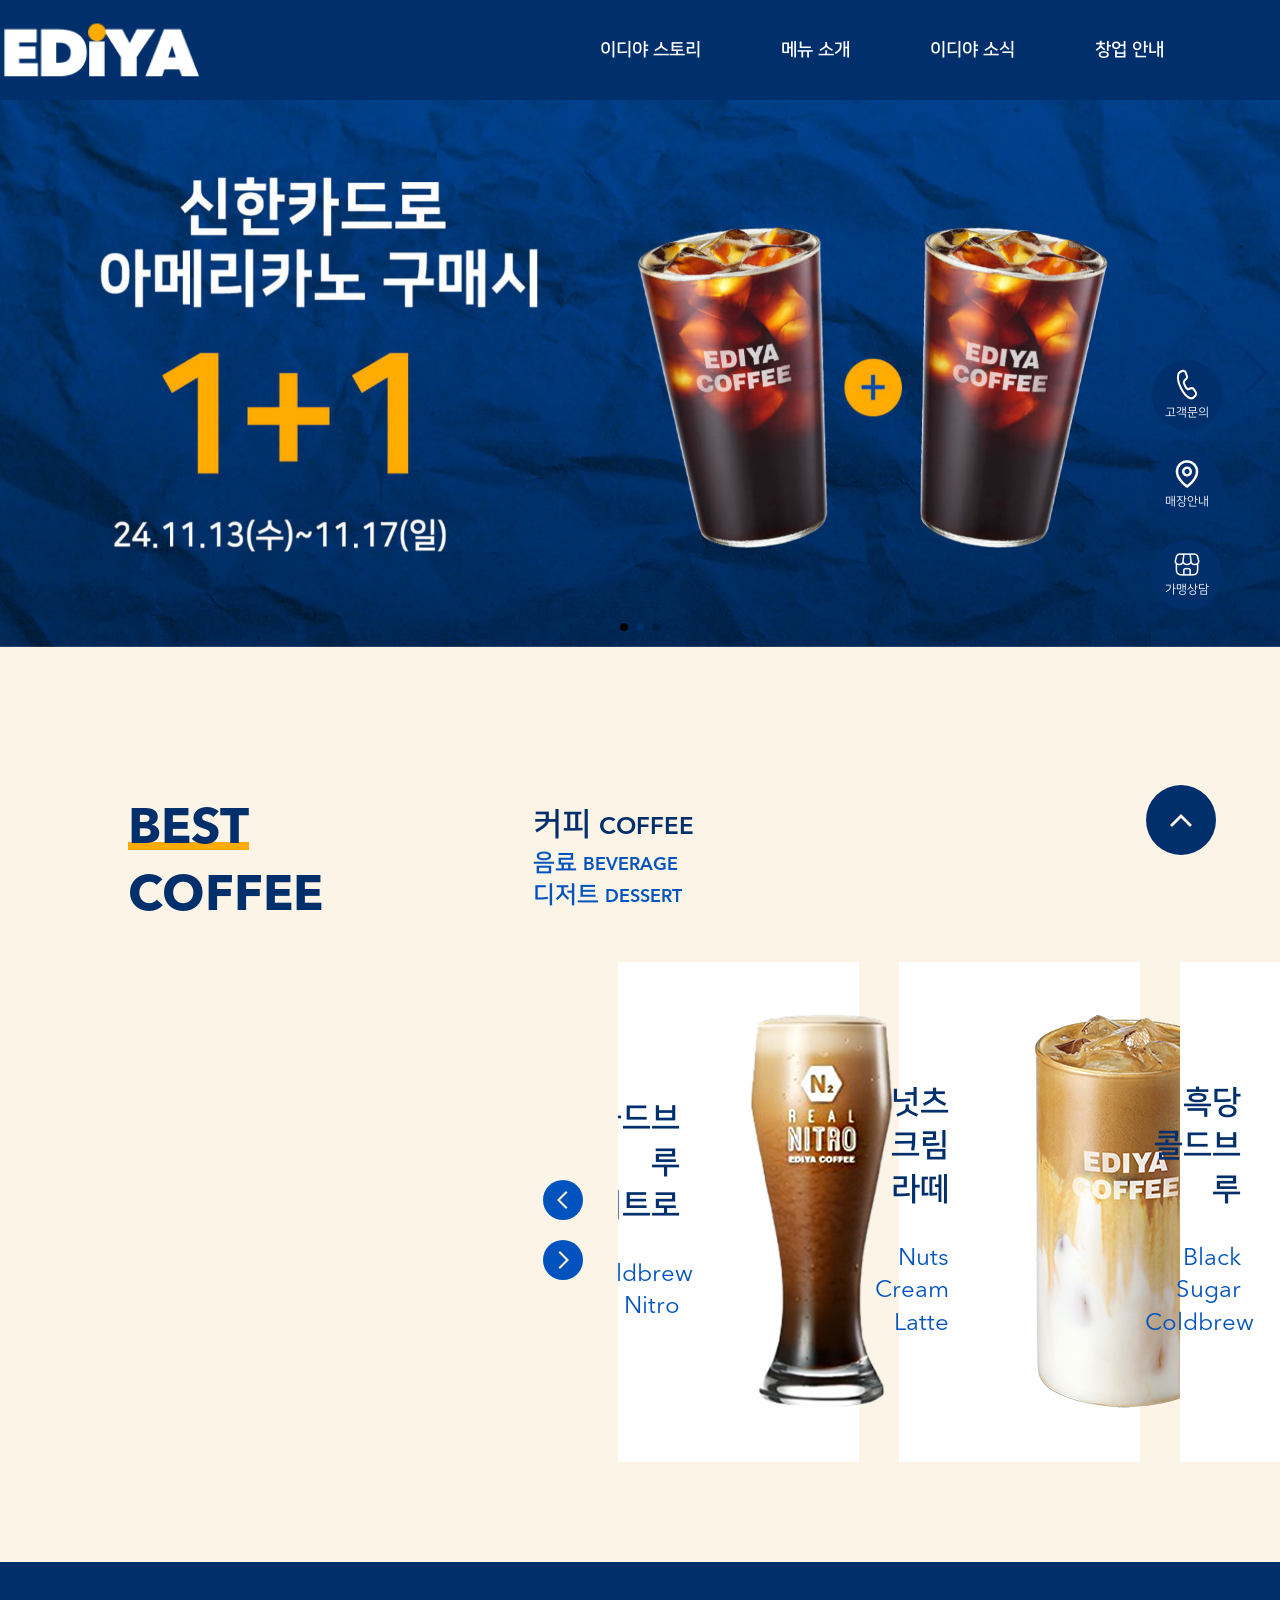
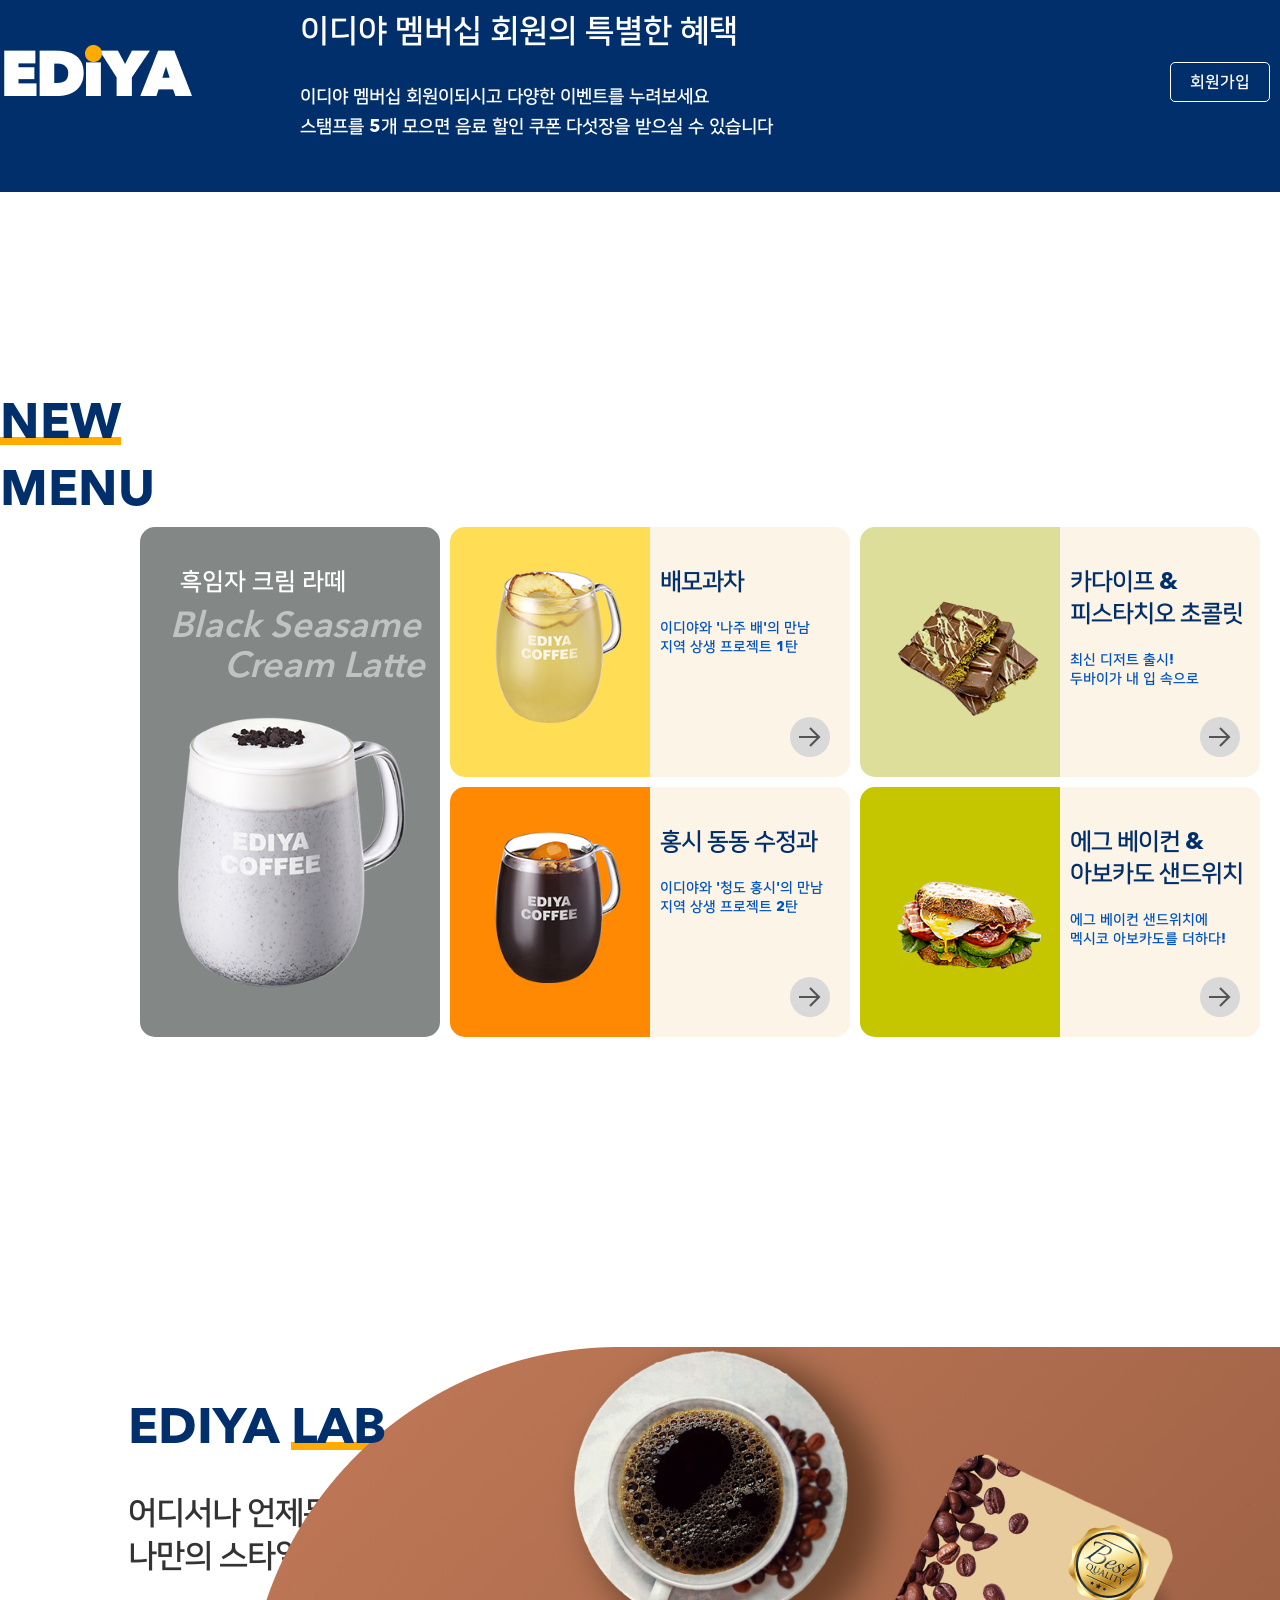
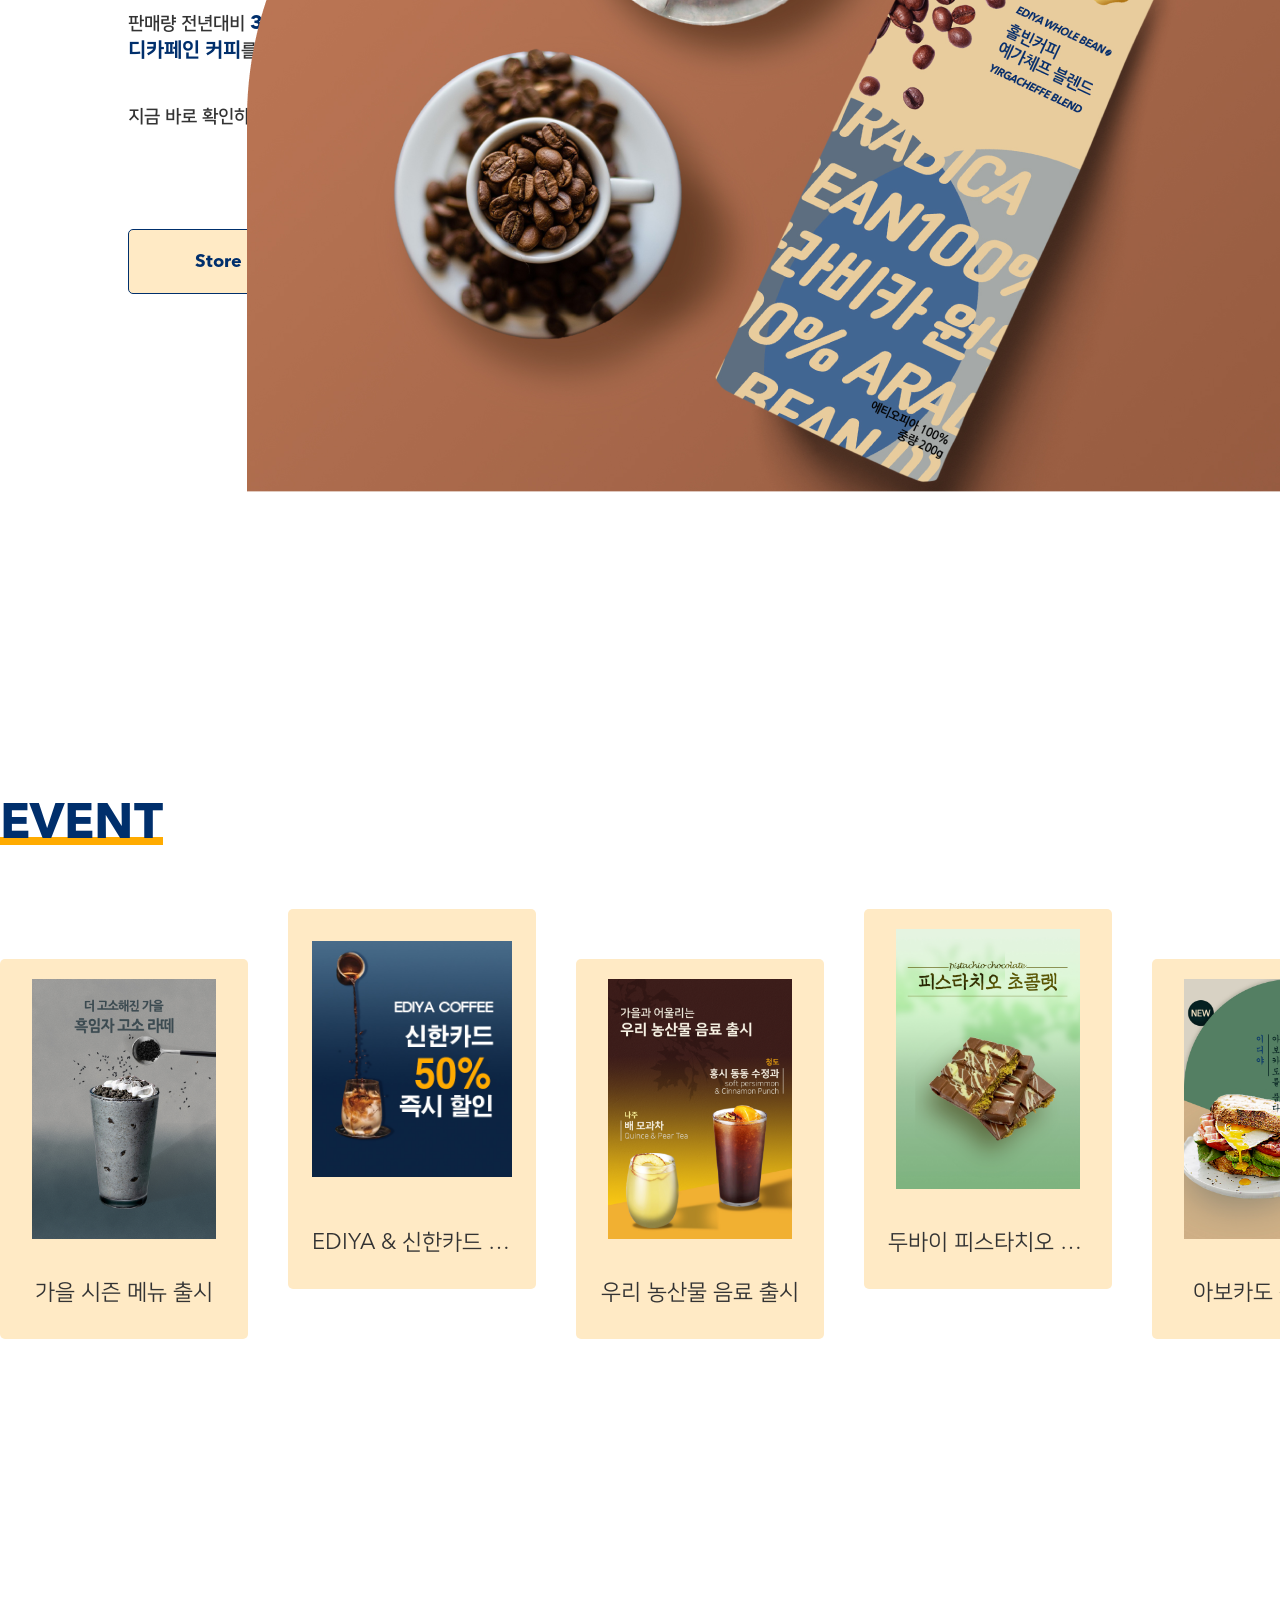
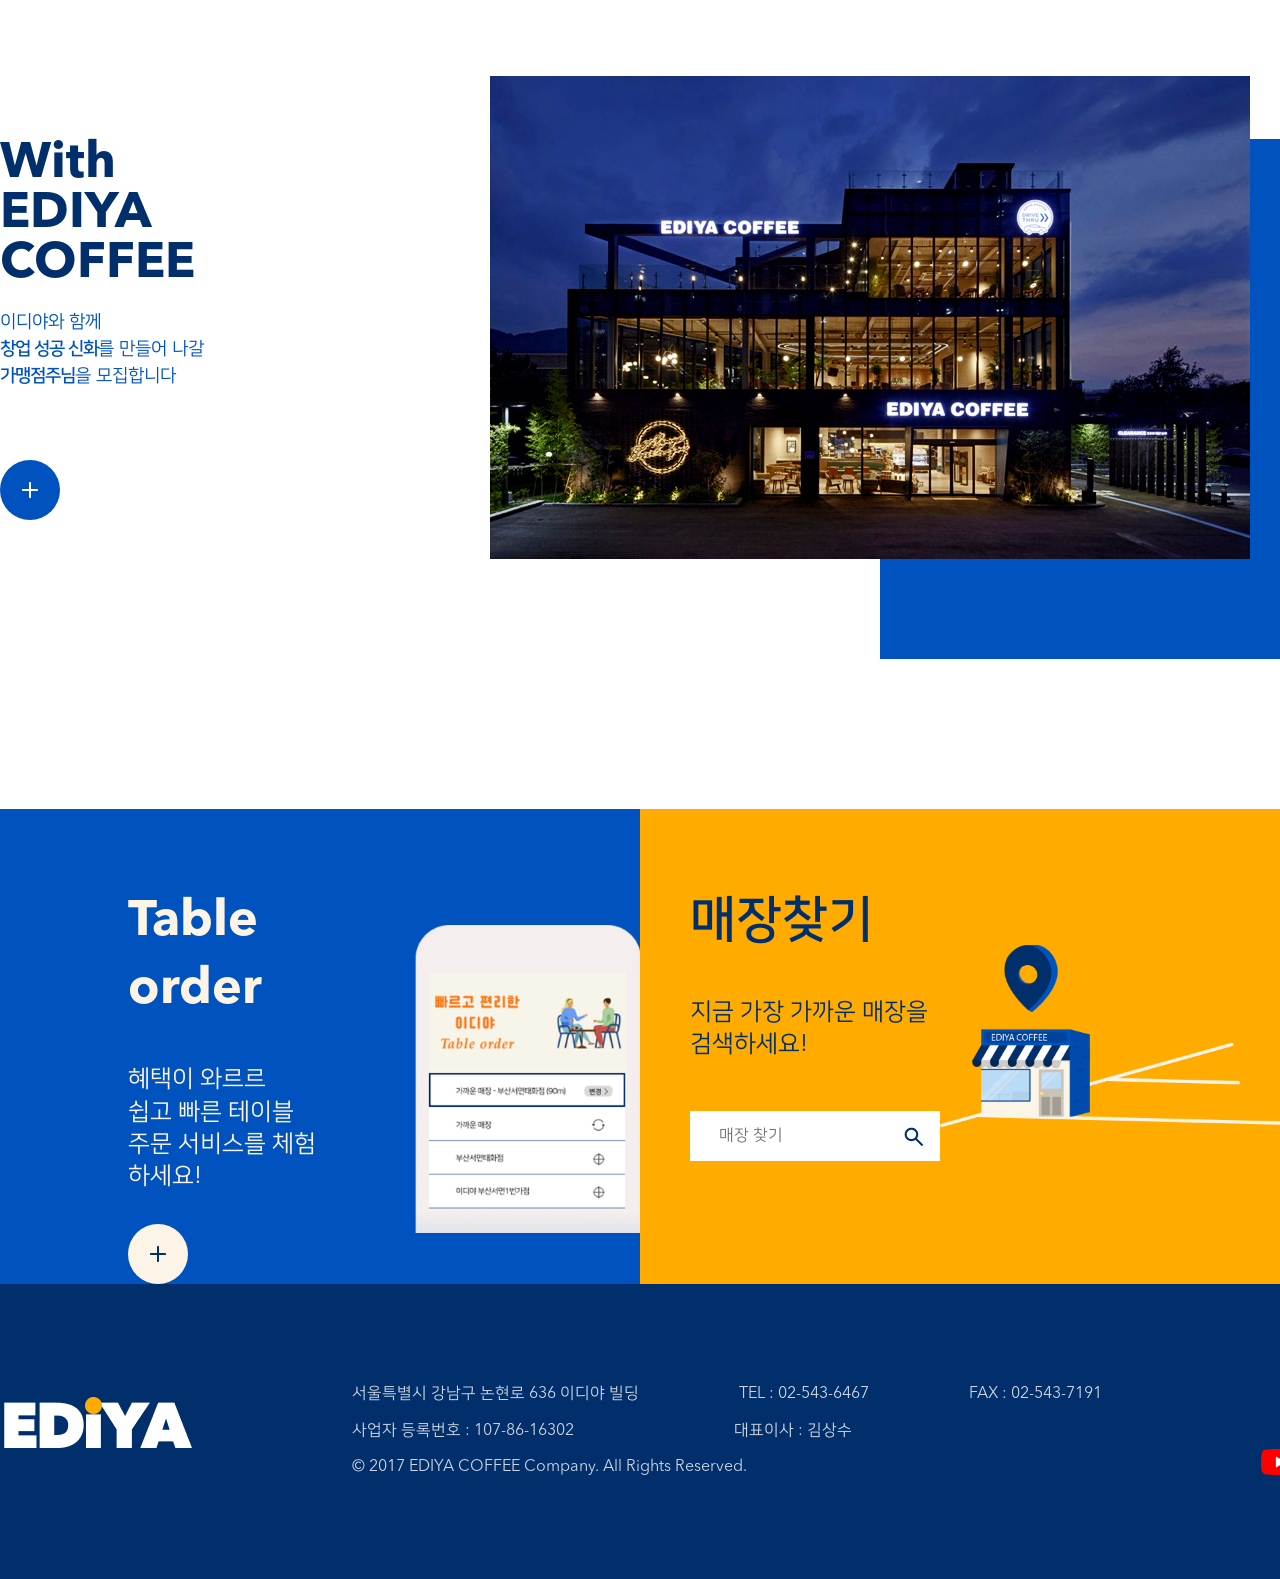
==== index.html @ 66902cfd "Add files via upload" ====
<!DOCTYPE html>
<html lang="en">

<head>
    <meta charset="UTF-8">
    <meta name="viewport" content="width=device-width, initial-scale=1.0">
    <title>EDIYA COFFEE</title>
    <link rel="stylesheet" href="css/font.css">
    <link rel="stylesheet" href="css/reset.css">
    <link rel="stylesheet" href="css/swiper-bundle.min.css">
    <link rel="stylesheet" href="css/common.css">
    <link rel="stylesheet" href="css/main.css">
    <script defer src="js/jquery-3.7.1.min.js"></script>
    <script defer src="js/swiper-bundle.min.js"></script>
    <script defer src="js/common.js"></script>
    <script defer src="js/main.js"></script>
</head>

<body>
    <div id="wrap">
        <header>
            <div class="inner">
                <h1><a href="#"><img src="img/logo.png" alt="이디야"></a></h1>
                <nav>
                    <ul class="gnb">

                        <li><a href="#">이디야 스토리</a>
                            <ul class="depth2">
                                <li><a href="sub/sub_brandstory.html">이디야 이야기</a></li>
                                <li><a href="#">이디야 스토어</a></li>
                                <li><a href="#">이디야 랩</a></li>
                            </ul>
                        </li>
                        <li><a href="#">메뉴 소개</a>
                            <ul class="depth2">
                                <li><a href="#">커피</a></li>
                                <li><a href="#">음료</a></li>
                                <li><a href="#">디저트</a></li>
                                <li><a href="#">MD</a></li>
                            </ul>
                        </li>
                        <li><a href="#">이디야 소식</a>
                            <ul class="depth2">
                                <li><a href="#">공지사항</a></li>
                                <li><a href="#">이벤트</a></li>
                                <li><a href="#">이디야 멤버스</a></li>
                            </ul>
                        </li>
                        <li><a href="#">창업 안내</a>
                            <ul class="depth2">
                                <li><a href="#">가맹점 개설 안내</a></li>
                                <li><a href="#">창업 상담 신청</a></li>
                            </ul>
                        </li>
                    </ul>
                </nav>

                <a href="#" class="utill">로그인</a>
            </div><!-- .inner -->
        </header>


        <!--main-->
        <div id="main">
            <!--main-visual-->
            <section id="main-visual">
                <div class="swiper mv">
                    <ul class="swiper-wrapper">
                        <li class="swiper-slide">
                            <img src="img/mainvisual1.png" alt="더 고소해진 가을로 돌아왔다 ">
                        </li>
                        <li class="swiper-slide">
                            <img src="img/mainvisual2.png" alt="신한카드로 아메리카노 구매시 1+1 24년 11월 14일수요일부터 17일 일요일까지">
                        </li>
                        <li class="swiper-slide">
                            <img src="img/mainvisual3.png" alt="이디야의 기술력이 녹아있는 아메리카노 라떼 이디야와 함께라면 당신의 공간은 카페가 됩니다">
                        </li>
                    </ul>
                    <div class="swiper-button-next"></div>
                    <div class="swiper-button-prev"></div>
                    <div class="swiper-pagination"></div>
                </div><!-- .mv -->
            </section><!--#main-visual-->


            <!--best-coffee-->
            <section id="best-coffee">
                <h2><span><em>best</em></span><br> coffee</h2>
                <div class="tab">
                    <div class="tab-btn">
                        <ul>
                            <li>커피 <span>coffee</span></li>
                            <li>음료 <span>beverage</span></li>
                            <li>디저트 <span>dessert</span></li>
                        </ul>
                    </div><!-- .tab-btn -->

                    <div class="tab-cont">
                        <ul>
                            <li class="cont sw1">
                                <div class="swiper tab-inside">
                                    <ul class="swiper-wrapper">
                                        <li class="swiper-slide inside">
                                            <div class="inside-txt">
                                                <h3>콜드브루 <br>니트로</h3>
                                                <p>Coldbrew <br>Nitro</p>
                                            </div>
                                            <div class="inside-img">
                                                <img src="img/best_coffee_coffee1.png" alt="콜드브루 니트로">
                                            </div>

                                        </li>
                                        <li class="swiper-slide inside">
                                            <div class="inside-txt">
                                                <h3>넛츠<br>크림 라떼</h3>
                                                <p>Nuts <br>Cream Latte</p>
                                            </div>
                                            <div class="inside-img">
                                                <img src="img/best_coffee_coffee2.png" alt="콜드브루 니트로">
                                            </div>
                                        </li>
                                        <li class="swiper-slide inside">
                                            <div class="inside-txt">
                                                <h3>흑당 <br>콜드브루</h3>
                                                <p>Black Sugar <br>Coldbrew</p>
                                            </div>
                                            <div class="inside-img">
                                                <img src="img/best_coffee_coffee3.png" alt="콜드브루 니트로">
                                            </div>
                                        </li>
                                        <li class="swiper-slide inside">
                                            <div class="inside-txt">
                                                <h3>민트 <br>모카</h3>
                                                <p>Mint <br>Mocha</p>
                                            </div>
                                            <div class="inside-img">
                                                <img src="img/best_coffee_coffee4.png" alt="콜드브루 니트로">
                                            </div>
                                        </li>
                                        <li class="swiper-slide inside">
                                            <div class="inside-txt">
                                                <h3>연유 <br>카페라떼</h3>
                                                <p>Condensed Milk <br>Cafe Latte</p>
                                            </div>
                                            <div class="inside-img">
                                                <img src="img/best_coffee_coffee5.png" alt="콜드브루 니트로">
                                            </div>
                                        </li>
                                    </ul>
                                </div>
                                <div class="bestmenu_btn">
                                    <div class="swiper-button-next arrow next"></div>
                                    <div class="swiper-button-prev arrow prev"></div>
                                </div>
                            </li>
                            <li class="cont sw2">
                                <div class="swiper tab-inside">
                                    <ul class="swiper-wrapper">
                                        <li class="swiper-slide inside">
                                            <div class="inside-txt">
                                                <h3>꿀복숭아 <br>플랫치노</h3>
                                                <p>Peach <br>Flatccino</p>
                                            </div>
                                            <div class="inside-img">
                                                <img src="img/best_coffee_beverage1.png" alt="콜드브루 니트로">
                                            </div>

                                        </li>
                                        <li class="swiper-slide inside">
                                            <div class="inside-txt">
                                                <h3>녹차 <br>라떼</h3>
                                                <p>Green Tea <br>Latte</p>
                                            </div>
                                            <div class="inside-img">
                                                <img src="img/best_coffee_beverage2.png" alt="콜드브루 니트로">
                                            </div>

                                        </li>
                                        <li class="swiper-slide inside">
                                            <div class="inside-txt">
                                                <h3>아망추</h3>
                                                <p>Peach Iced Tea <br>with Mango</p>
                                            </div>
                                            <div class="inside-img">
                                                <img src="img/best_coffee_beverage3.png" alt="콜드브루 니트로">
                                            </div>

                                        </li>
                                        <li class="swiper-slide inside">
                                            <div class="inside-txt">
                                                <h3>초콜릿</h3>
                                                <p>Chocolate</p>
                                            </div>
                                            <div class="inside-img">
                                                <img src="img/best_coffee_beverage4.png" alt="콜드브루 니트로">
                                            </div>

                                        </li>
                                        <li class="swiper-slide inside">
                                            <div class="inside-txt">
                                                <h3>유자 <br>피나 콜라다</h3>
                                                <p>Citron <br>Pina Colada</p>
                                            </div>
                                            <div class="inside-img">
                                                <img src="img/best_coffee_beverage5.png" alt="콜드브루 니트로">
                                            </div>

                                        </li>
                                    </ul>
                                </div>
                                <div class="bestmenu_btn">
                                    <div class="swiper-button-next arrow next"></div>
                                    <div class="swiper-button-prev arrow prev"></div>
                                </div>
                            </li>
                            <li class="cont sw3">
                                <div class="swiper tab-inside">
                                    <ul class="swiper-wrapper">
                                        <li class="swiper-slide inside dessert">
                                            <div class="inside-txt">
                                                <h3>메이플 넛 <br>브레드</h3>
                                                <p>Maple Nut <br>Bread</p>
                                            </div>
                                            <div class="inside-img">
                                                <img src="img/best_coffee_dessert1.png" alt="콜드브루 니트로">
                                            </div>

                                        </li>
                                        <li class="swiper-slide inside dessert">
                                            <div class="inside-txt">
                                                <h3>떠먹는 <br>티라미수</h3>
                                                <p>Spoon up <br>Tiramisu</p>
                                            </div>
                                            <div class="inside-img">
                                                <img src="img/best_coffee_dessert2.png" alt="콜드브루 니트로">
                                            </div>

                                        </li>
                                        <li class="swiper-slide inside dessert">
                                            <div class="inside-txt">
                                                <h3>청크초코칩 <br>크루키</h3>
                                                <p>Chunk Chocolate Chips <br>Crookie</p>
                                            </div>
                                            <div class="inside-img">
                                                <img src="img/best_coffee_dessert3.png" alt="콜드브루 니트로">
                                            </div>

                                        </li>
                                        <li class="swiper-slide inside dessert">
                                            <div class="inside-txt">
                                                <h3>크로크 <br>무슈</h3>
                                                <p>Croque <br>Monsieur</p>
                                            </div>
                                            <div class="inside-img"> <img src="img/best_coffee_dessert4.png"
                                                    alt="콜드브루 니트로">

                                            </div>
                                        </li>
                                        <li class="swiper-slide inside dessert">
                                            <div class="inside-txt">
                                                <h3>초코 티라미수 <br>케이크</h3>
                                                <p>Choco Tiramisu <br>Cake</p>
                                            </div>
                                            <div class="inside-img">
                                                <img src="img/best_coffee_dessert5.png" alt="콜드브루 니트로">
                                            </div>

                                        </li>
                                    </ul>
                                </div>
                                <div class="bestmenu_btn">
                                    <div class="swiper-button-next arrow next"></div>
                                    <div class="swiper-button-prev arrow prev"></div>
                                </div>
                            </li>
                        </ul>

                    </div><!-- .tab-cont -->

                </div><!-- .tab -->

            </section><!--#best-coffee-->

            <!-- membership -->
            <section id="membership">
                <div class="inner">
                    <h4><img src="img/logo.png" alt="이디야"></h4>
                    <dl class="membership-txt">
                        <dt>이디야 멤버십 회원의 특별한 혜택</dt>
                        <dd>이디야 멤버십 회원이되시고 다양한 이벤트를 누려보세요</dd>
                        <dd>스탬프를 5개 모으면 음료 할인 쿠폰 다섯장을 받으실 수 있습니다</dd>
                    </dl>
                    <ul class="membership-btn">
                        <li><a href="#">회원가입</a></li>
                        <li><a href="#">로그인</a></li>
                    </ul>
                </div><!-- .inner -->
            </section><!-- .membership -->


            <section id="new-menu">
                <div class="inner">
                    <h2><span><em>new</em></span><br>menu</h2>
                    <ul class="menu">
                        <li>
                            <div class="menu-txt">
                                <h5>흑임자 크림 라떼</h5>
                                <p>Black Seasame <span>Cream Latte</span></p>
                            </div>
                            <img src="img/new_menu1.png" alt="흑임자 그림 라떼" class="menu-img-latte">
                        </li>
                        <li>
                            <div class="menu-detail">
                                <div class="menu-img first">
                                    <img src="img/new_menu2.png" alt="배 모과차">
                                </div>
                                <dl>
                                    <dt>배모과차</dt>
                                    <dd>이디야와 '나주 배'의 만남 <br>지역 상생 프로젝트 1탄</dd>
                                    <dd><a href="#">더보기</a></dd>
                                </dl>
                            </div>
                            <div class="menu-detail">
                                <div class="menu-img second">
                                    <img src="img/new_menu3.png" alt="홍시 동동 수정과">
                                </div>
                                <dl>
                                    <dt>홍시 동동 수정과</dt>
                                    <dd>이디야와 '청도 홍시'의 만남 <br>지역 상생 프로젝트 2탄</dd>
                                    <dd><a href="#">더보기</a></dd>
                                </dl>
                            </div>
                        </li>
                        <li>
                            <div class="menu-detail">
                                <div class="menu-img third">
                                    <img src="img/new_menu4.png" alt="카다이프 & 피스타치오 초콜릿">
                                </div>
                                <dl>
                                    <dt>카다이프 & <br>피스타치오 초콜릿</dt>
                                    <dd>최신 디저트 출시! <br>두바이가 내 입 속으로</dd>
                                    <dd><a href="#">더보기</a></dd>
                                </dl>
                            </div>
                            <div class="menu-detail">
                                <div class="menu-img forth">
                                    <img src="img/new_menu5.png" alt="에그 베이컨 & 아보카도 샌드위치">
                                </div>
                                <dl>
                                    <dt>에그 베이컨 & <br>아보카도 샌드위치</dt>
                                    <dd>에그 베이컨 샌드위치에<br>멕시코 아보카도를 더하다!</dd>
                                    <dd><a href="#">더보기</a></dd>
                                </dl>
                            </div>
                        </li>
                    </ul>
                </div><!-- .inner -->
            </section><!-- #new-menu -->

            <section id="lab">
                <div class="lab-txt">
                    <h2>ediya <span><em>lab</em></span></h2>
                    <p>어디서나 언제든지 <br>
                        나만의 스타일로 즐기는 힐링타임</p>
                    <p>판매량 전년대비 <span>30% 증가</span>한 남녀노소 즐기는 <br>
                        <span>디카페인 커피</span>를 이제 집에서도 즐기실 수 있습니다.
                    </p>
                    <p>지금 바로 확인하세요!</p>
                    <a href="#">Store 입장하기</a>
                </div><!-- .lab-txt -->
                <div class="lab-img">
                    <img src="img/Ediya_lab.png" alt="홀커피 예가체프 블렌드 이미지">
                </div><!-- .lab-img -->
            </section><!-- #lab -->

            <section id="event">
                <div class="inner">
                    <h2><span><em>event</em></span></h2>
                    <ul>
                        <li><a href="#">
                                <div class="event-img first">이벤트 이미지</div>
                                <div class="event-txt">
                                    <p>가을 시즌 메뉴 출시</p>
                                </div>
                            </a></li>
                        <li><a href="#">
                                <div class="event-img second">이벤트 이미지</div>
                                <div class="event-txt">
                                    <p>EDIYA & 신한카드 즉시 할인 이벤트</p>
                                </div>
                            </a></li>

                        <li><a href="#">
                                <div class="event-img third">이벤트 이미지</div>
                                <div class="event-txt">
                                    <p>우리 농산물 음료 출시</p>
                                </div>
                            </a></li>

                        <li><a href="#">
                                <div class="event-img forth">이벤트 이미지</div>
                                <div class="event-txt">
                                    <p>두바이 피스타치오 초콜릿 출시</p>
                                </div>
                            </a></li>

                        <li><a href="#">
                                <div class="event-img fifth">이벤트 이미지</div>
                                <div class="event-txt">
                                    <p>아보카도 샌드위치</p>
                                </div>
                            </a></li>
                    </ul>
                </div><!-- .inner -->
            </section><!-- #event -->

            <section id="withediya">
                <div class="inner">
                    <div class="withediya-txt">
                        <h2><strong>With</strong><br>ediya<br>coffee</h2>
                        <p>이디야와 함께 <br> <span>창업 성공 신화</span>를 만들어 나갈 <br> <span>가맹점주님</span>을 모집합니다</p>
                        <a href="#" class="more">자세히보기</a>
                    </div>
                    <div class="withediya-img">
                        <img src="img/withediya.jpg" alt="이디야 전경">
                        <div class="ediyabox"></div>
                    </div>
                </div><!-- .inner -->
            </section><!-- #withediya -->

            <section id="shop">
                <div class="order">
                    <div class="shop-txt">
                        <h6>Table order</h6>
                        <p>혜택이 와르르 <br>쉽고 빠른 테이블 <br> 주문 서비스를 체험하세요!</p>
                        <a href="#" class="more">더보기</a>
                    </div>
                    <div class="order-img">

                    </div>
                </div>
                <div class="find">
                    <div class="shop-txt">
                        <h6>매장찾기</h6>
                        <p>지금 가장 가까운 매장을<br> 검색하세요!</p>
                        <fieldset>
                            <legend>검색영역</legend>
                            <div class="search">
                                <input type="text" placeholder="  매장 찾기"></input>
                                <button type="button">검색</button>
                            </div>
                        </fieldset>
                    </div>
                    <div class="find-img">
                    </div>
                </div>
            </section><!-- #find -->
        </div><!-- #main -->

        <footer>
            <div class="inner">
                <div class="f-logo">
                    <img src="img/logo.png" alt="이디야">
                </div>
                <div class="f-txt">
                    <address>
                        <ul>
                            <li>서울특별시 강남구 논현로 636 이디야 빌딩</li>
                            <li>TEL : 02-543-6467</li>
                            <li>FAX : 02-543-7191</li>
                        </ul>
                        <ul>
                            <li>사업자 등록번호 : 107-86-16302</li>
                            <li>대표이사 : 김상수</li>
                        </ul>
                    </address>
                    <div class="copy">
                        <p>&copy; 2017 EDIYA COFFEE Company. All Rights Reserved.</p>
                    </div>
                </div>
                <div class="sns">
                    <ul>
                        <li><a href="#"><img src="img/sns1.png" alt="유튜브 바로가기"></a></li>
                        <li><a href="#"><img src="img/sns2.png" alt="인스타 바로가기"></a></li>
                        <li><a href="#"><img src="img/sns3.png" alt="블로그 바로가기"></a></li>
                    </ul>
                </div>
            </div>
        </footer>
        <a href="#" class="top">위로가기</a>
        <ul class="fixed">
            <li><a href="#"><img src="img/fixed-phone.png" alt="고객문의">고객문의</a></li>
            <li><a href="#"><img src="img/fixed-position.png" alt="매장안내">매장안내</a></li>
            <li><a href="#"><img src="img/fixed-shop.png" alt="가맹상담">가맹상담</a></li>
        </ul>
    </div><!-- #wrap -->
</body>

</html>
---- css/font.css ----
@charset "utf-8";

@font-face {
    font-family:"AvenirNextLTPro" ;
    src: url(../font/AvenirNextLTPro-Regular.woff);
    font-weight: 400;
    font-style: normal;
}
@font-face {
    font-family:"AvenirNextLTPro" ;
    src: url(../font/AvenirNextLTPro-Demi.woff);
    font-weight: 600;
    font-style: normal;
}
@font-face {
    font-family:"AvenirNextLTPro" ;
    src: url(../font/AvenirNextLTPro-Bold.woff);
    font-weight: 700;
    font-style: normal;
}
@font-face {
    font-family:"NanumSquare" ;
    src: url(../font/NanumSquareEB.woff);
    font-weight: 800;
    font-style: normal;
}
@font-face {
    font-family:"NanumSquare" ;
    src: url(../font/NanumSquareB.woff);
    font-weight: 700;
    font-style: normal;
}
@font-face {
    font-family:"NanumSquare" ;
    src: url(../font/NanumSquareR.woff);
    font-weight: 400;
    font-style: normal;
}
---- css/common.css ----
@charset "utf-8";



.inner {
    width: 1400px;
    margin: 0 auto;
}


/* header */
header {
    height: 100px;
    background-color: #002F6C;
    position: relative;
}

header .inner {
    position: relative;
}

header h1 {
    width: 200px;
    height: 85px;
    padding-top: 10px;
}

header h1 img {
    width: 100%;
}


header .gnb {
    position: absolute;
    top: 0;
    left: 40%;
    height: 100px;
    display: flex;
    justify-content: space-between;
}

header .gnb>li {
    text-align: center;
    position: relative;
    line-height: 100px;
    padding: 0 40px;
    transition: all 0.5s;
}

header .gnb>li:hover {
    background-color: #fff;
}

header .gnb>li>a {
    color: #fff;
    font-size: 1.8rem;
    font-weight: 700;
}

header .gnb>li:hover>a {
    color: #002F6C;
}

header .gnb>li .depth2 {
    position: absolute;
    left: 50%;
    top: 100%;
    width: 100%;
    transform: translate(-50%);
    background-color: #002F6C;
    border-radius: 0 0 10px 10px;
    display: none;
    z-index: 99;
}

header .gnb>li:hover .depth2 {
    display: block;
}

header .gnb>li .depth2>li {
    padding: 10px 0;
    text-align: center;
    line-height: 1.35;
}

header .gnb>li .depth2>li:last-child {
    padding-bottom: 20px;
}

header .gnb>li .depth2 li a {
    color: #fff;
}

header .gnb>li .depth2>li:hover a {
    color: #FFAB00;
}

header .inner .utill {
    display: block;
    position: absolute;
    top: 35px;
    right: 10px;
    width: 100px;
    height: 40px;
    border: 1px solid #fff;
    border-radius: 5px;
    line-height: 40px;
    text-align: center;
    color: #fff;
    font-size: 1.8rem;
}

header .inner .utill:hover {
    color: #002F6C;
    background-color: #fff;
}



/* footer */

footer {
    background-color: #002F6C;
    padding: 100px 0;
}

footer .inner {
    display: flex;
    justify-content: space-between;
}

footer .f-txt address ul {

    display: flex;
    gap: 100px;
    color: #fff;
    opacity: 0.8;
    margin-bottom: 15px;
}

footer .f-txt address ul:nth-child(2) {
    gap: 160px;
}

footer .f-txt .copy p {
    color: #fff;
    opacity: 0.8;
}

footer .sns ul {
    display: flex;
    gap: 20px;
    transform: translateY(250%);
}


.top {
    width: 70px;
    height: 70px;
    position: fixed;
    right: 5%;
    bottom: 5%;
    background: #002F6C url(../img/top.png) no-repeat center;
    border-radius: 50%;
    color: transparent;
    font-size: 0;
    z-index: 999;
}

.fixed {
    z-index: 999;
    width: 64px;
    height: 250px;
    position: fixed;
    right: 5%;
    top: 40%;
}

.fixed li {
    width: 70px;
    height: 70px;
    margin-bottom: 20px;
    background-color: #002F6C;
    border-radius: 50%;
    display: flex;
    flex-direction: column;
    justify-content: center;


}

.fixed li img {
    display: block;
    margin: 0 auto 5px;
}

.fixed li a {
    color: #fff;
    font-size: 12px;
    text-align: center;

}
---- css/main.css ----
@charset "utf-8";

/* main-common */
#main section h2 {
    font-size: 5rem;
    font-weight: 700;
    text-transform: uppercase;
    color: #002F6C;
    position: relative;
}

#main section h2 span {
    display: inline-block;
    position: relative;
}

#main section h2 span::before {
    content: "";
    display: block;
    width: 100%;
    height: 8px;
    background: #FFAB00;
    position: absolute;
    bottom: 14px;
    left: 0;
}

#main section h2 span em {
    position: relative;
    z-index: 2;
}

.more {
    display: block;
    width: 60px;
    height: 60px;
    background: #0053BE url(../img/more.png) no-repeat center;
    border-radius: 50px;
    font-size: 0;
    transition: all 0.5s;
}

.more:hover {
    transform: rotate(90deg);
}



/* main-visual */
#main-visual img {
    width: 100%;
}

#main-visual .swiper-button-next,
.swiper-button-prev {
    color: #002F6C;
}

#main-visual .swiper-pagination-bullet-active {
    background-color: #002F6C;
}


/* best-coffee */
#best-coffee {
    background-color: #FCF4E6;
    padding-top: 150px;
    padding-bottom: 100px;
    position: relative;
}

#best-coffee h2 {
    padding-left: 10%;
}

#best-coffee .tab {
    position: relative;
}

#best-coffee .tab .tab-btn {
    position: absolute;
    top: -127px;
    left: 533px;
}

#best-coffee .tab .tab-btn li {
    color: #0053BE;
    font-size: 2.4rem;
    font-weight: 700;
    text-transform: uppercase;
    cursor: pointer;
}

#best-coffee .tab .tab-btn li span {
    font-size: 1.8rem;
    font-weight: 600;
}

#best-coffee .tab .tab-btn li.active {
    font-size: 3.2rem;
    color: #002F6C;
}

#best-coffee .tab .tab-btn li.active span {
    font-size: 2.4rem;
}

#best-coffee .tab .tab-cont ul .cont {
    margin-left: 618px;
}

#best-coffee .inside {
    margin-top: 30px;
    height: 500px;
    width: 460px;
    background-color: #fff;
    /* padding: 0 70px 100px; */
    position: relative;
    display: flex;
    gap: 70px;
    justify-content: center;
    align-items: center;
}


#best-coffee .inside .inside-txt {
    /* margin-top: 200px; */
    text-align: right;
    width: 40%;
}

#best-coffee .inside h3 {
    margin-bottom: 30px;
    color: #002F6C;
    font-size: 3.2rem;
}

#best-coffee .inside p {
    font-size: 2.4rem;
    color: #0053BE;
}

#best-coffee .inside .inside-img {
    width: 60%;
}

#best-coffee .dessert {
    display: flex;
    justify-content: center;
    width: 700px;
    height: 500px;
    overflow: hidden;
    align-items: center;
}

#best-coffee .dessert img {
    width: 80%;

}
#best-coffee .bestmenu_btn {
    position: absolute;
    bottom: 200px;
    left: 533px;
    width: 40px;
}
#best-coffee .bestmenu_btn .arrow {
    width: 40px;
    height: 40px;
    font-size: 0;
    color: transparent;
    border-radius: 50%;
    position: relative;
}
 
#best-coffee .bestmenu_btn .arrow.next {
    background: #0053BE url(../img/arrow_next.png) no-repeat center;
    position: absolute;
    top: 0;
    left: 10px;
}
#best-coffee .bestmenu_btn .arrow.prev {
    background: #0053BE url(../img/arrow_prev.png) no-repeat center;
    position: absolute;
    top: -60px;
    left: 10px;

}

/* membership */
#membership {
    height: 230px;
    background-color: #002F6C;
}

#membership .inner {
    display: flex;
    justify-content: space-between;
    position: relative;
}

#membership h4 {
    margin-top: 70px;
}

#membership h4 img {
    width: 100%;
}

#membership .inner .membership-txt {
    color: #fff;
    font-weight: 700;
    position: absolute;
    top: 50px;
    left: 300px;
}

#membership .inner .membership-txt dt {
    font-size: 3.2rem;
    margin-bottom: 30px;
}

#membership .inner .membership-txt dd {
    font-size: 1.8rem;
    margin: 6px 0;
}

#membership .inner .membership-btn {
    display: flex;
    margin-top: 100px;
    gap: 30px;

}

#membership .inner .membership-btn a {
    display: inline-block;
    text-align: center;
    line-height: 40px;
    width: 100px;
    height: 40px;
    border-radius: 5px;
    font-weight: 700;
    border: 1px solid #fff;
    color: #fff;
    background-color: #002F6C;
    transition: all 0.5s;
}

#membership .inner .membership-btn a:hover {
    color: #002F6C;
    background-color: #fff;
}


/* new-menu */
#new-menu h2 {
    margin-top: 200px;
}

#new-menu ul {
    display: flex;
    gap: 10px;
    margin: 0 10%;
}

#new-menu ul li:first-child {
    width: 360px;
    height: 510px;
    background-color: #838786;
    border-radius: 15px;
    padding-top: 40px;
    position: relative;
    cursor: pointer;
}

#new-menu ul li h5 {
    margin-left: 40px;
    margin-bottom: 10px;
    font-size: 2.4rem;
    color: #fff;
}

#new-menu ul li p {
    margin-left: 30px;
    font-style: italic;
    font-weight: 600;
    font-size: 3.6rem;
    color: #fff;
    opacity: 50%;
    line-height: 1.1;
}

#new-menu ul li p span {
    margin-left: 20%;
}

#new-menu ul li .menu-img-latte {
    display: block;
    position: absolute;
    top: 20%;

    transform: scale(0.8);
    transition: all 0.5s;
}

#new-menu ul li:hover .menu-img-latte {
    transform: scale(1);
}

#new-menu ul li .menu-detail {
    display: flex;
}

#new-menu ul li .menu-detail .menu-img,
#new-menu ul li .menu-detail dl {
    width: 200px;
    height: 250px;
}

#new-menu ul li .menu-detail .menu-img {
    border-radius: 15px 0 0 15px;
    text-align: center;
}

#new-menu ul li .menu-detail .menu-img img {
    transform: translate(5%, 10%) scale(0.8);
    transition: all 0.5s;
}

#new-menu ul li .menu-detail .menu-img:hover img {
    transform: scale(1) translate(5%, 15%);
}

#new-menu ul li .menu-detail .menu-img.first {
    background-color: #FFDD55;
}

#new-menu ul li .menu-detail .menu-img.second {
    background-color: #FF8902;
}

#new-menu ul li .menu-detail .menu-img.third {
    background-color: #DDDE9A;
}

#new-menu ul li .menu-detail .menu-img.forth {
    background-color: #C5C500;
}

#new-menu ul li .menu-detail dl {
    margin-bottom: 10px;
    background-color: #FCF4E6;
    border-radius: 0 15px 15px 0;
    padding: 40px 10px;
    position: relative;
}

#new-menu ul li .menu-detail dl dt {
    color: #002F6C;
    font-size: 2.4rem;
    margin-bottom: 20px;
    font-weight: 700;
    letter-spacing: -1px;
}

#new-menu ul li .menu-detail dl dd {
    color: #0053BE;
    font-size: 1.4rem;
    font-weight: 700;
}

#new-menu ul li .menu-detail dl dd a {
    width: 40px;
    height: 40px;
    display: block;
    background: #D9D9D9 url(../img/new_menu_more.png) no-repeat center;
    border-radius: 50%;
    position: absolute;
    bottom: 20px;
    right: 20px;
    font-size: 0;
    color: transparent;
}

/* lab */
#lab {
    margin-top: 300px;
    position: relative;
    height: 745px;
}

#lab .lab-txt {
    margin-left: 10%;
    position: absolute;
    top: 50px;
}

#lab .lab-txt h2+p {
    margin: 30px 0;
    font-size: 3.2rem;
    font-weight: 700;
    letter-spacing: -1px;
}

#lab .lab-txt p {
    font-size: 1.8rem;
    font-weight: 700;
    margin-bottom: 40px;
}

#lab .lab-txt p span {
    font-size: 2rem;
    font-weight: 800;
    color: #002F6C;
}

#lab .lab-txt a {
    margin-top: 100px;
    display: block;
    width: 250px;
    height: 65px;
    color: #002F6C;
    border: 1px solid #002F6C;
    line-height: 65px;
    text-align: center;
    border-radius: 5px;
    background-color: #FFEAC5;
    font-size: 1.8rem;
    font-weight: 700;
    transition: all 0.5s;
}

#lab .lab-txt a:hover {
    color: #fff;
    background-color: #002F6C;
}

#lab .lab-img {
    position: absolute;
    top: 0;
    right: 0;
}

/* event */

#event {
    margin-top: 300px;
}

#event ul {
    display: flex;
    justify-content: space-between;
}

#event ul li {
    width: calc((100% - 160px) / 5);
    height: 380px;
    background-color: #FFEAC5;
    border-radius: 5px;
    transition: all 0.5s;
}

#event ul li:nth-child(2n-1) {
    margin-top: 100px;
}

#event ul li:nth-child(2n) {
    margin-top: 50px;
    transform: translateY(0);
}

#event ul li:hover {
    transform: translateY(-50px);
}

#event ul li a {
    display: block;
}

#event ul li .event-img {
    margin: 20px auto;
    width: 200px;
    height: 260px;
    font-size: 0;
}

#event ul li .event-img.first {
    background: url(../img/event1.jpg) no-repeat center/ contain;
}

#event ul li .event-img.second {
    background: url(../img/event2.jpg) no-repeat center/ contain;
}

#event ul li .event-img.third {
    background: url(../img/event3.jpg) no-repeat center/ contain;
}

#event ul li .event-img.forth {
    background: url(../img/event4.jpg) no-repeat center/ contain;
}

#event ul li .event-img.fifth {
    background: url(../img/event5.jpg) no-repeat center/ contain;
}

#event ul li .event-img img {
    width: 100%;
}

#event ul li .event-txt {
    margin: 0 auto;
    width: 200px;
    height: 30px;
    text-align: center;
    font-size: 2.2rem;
    padding-top: 20px;
}

#event ul li .event-txt p {
    white-space: nowrap;
    overflow: hidden;
    text-overflow: ellipsis;
}

/* withediya */
#withediya {
    margin-top: 300px;
}

#withediya .inner {
    display: flex;
    justify-content: space-between;
}

#withediya .withediya-txt h2 strong {
    text-transform: capitalize;
}

#withediya .withediya-txt h2 {
    line-height: 1;
    margin-top: 100px;
}

#withediya .withediya-txt p {
    color: #0053BE;
    font-size: 1.8rem;
    margin-top: 20px;
    line-height: 1.5;
}

#withediya .withediya-txt p span {
    font-weight: 700;
    letter-spacing: -1px;
}

#withediya .withediya-txt .more {
    margin-top: 70px;
}

#withediya .withediya-img {
    width: 1000px;
    height: 620px;
    position: relative;
}

#withediya .withediya-img .ediyabox {
    width: 520px;
    height: 520px;
    background-color: #0053BE;
    position: absolute;
    bottom: 0;
    right: 0;
    z-index: -1;
}

#withediya .withediya-img img {
    display: block;
    position: absolute;
    bottom: 100px;
    right: 150px;
}

/* shop */
#shop {
    margin-top: 150px;
    display: flex;
    height: 475px;
}

#shop .order {
    width: calc(100% /2);
    background-color: #0053BE;
    padding-left: 10%;

    display: flex;
    gap: 80px;
}

#shop .order .shop-txt {
    color: #FCF4E6;
    padding-top: 80px;
}

#shop .shop-txt h6 {
    font-size: 5rem;
    margin-bottom: 40px
}

#shop .shop-txt p {
    font-size: 2.4rem;
}

#shop .shop-txt .more {
    background: #FCF4E6 url(../img/more2.png) no-repeat center;
    margin-top: 30px;
}

#shop .order .order-img {
    margin-top: 65px;
    width: 300px;
    height: 410px;
    background: url(../img/shop_table_order.png) no-repeat center/contain;
}


#shop .find {
    width: calc(100% /2);
    background-color: #FFAB00;
    padding: 80px 0 0 50px;
    display: flex;
    justify-content: space-between;
}

#shop .find .shop-txt {
    color: #002F6C;
}

#shop .find .shop-txt .search {
    display: inline-block;
    height: 50px;
    width: 250px;
    background-color: #fff;
    overflow: hidden;
    margin-top: 50px;
    display: flex;
}

#shop .find .shop-txt input[type="text"] {
    width: calc(100% - 50px);
    font-family: "NanumSquare", sans-serif;
    background-color: transparent;
    height: 50px;
    font-size: 1.6rem;
    padding: 0 20px;
    color: rgba(0, 47, 108, 0.7);

}


#shop .find .shop-txt .search button {
    background: url(../img/search.png) no-repeat center;
    font-size: 0;
    color: transparent;
    width: 50px;
    height: 50px;
    cursor: pointer;
    border: 0;
}



#shop .find .find-img {
    width: 500px;
    height: 300px;
    background: url(../img/shop_find.png)no-repeat center/contain;
}
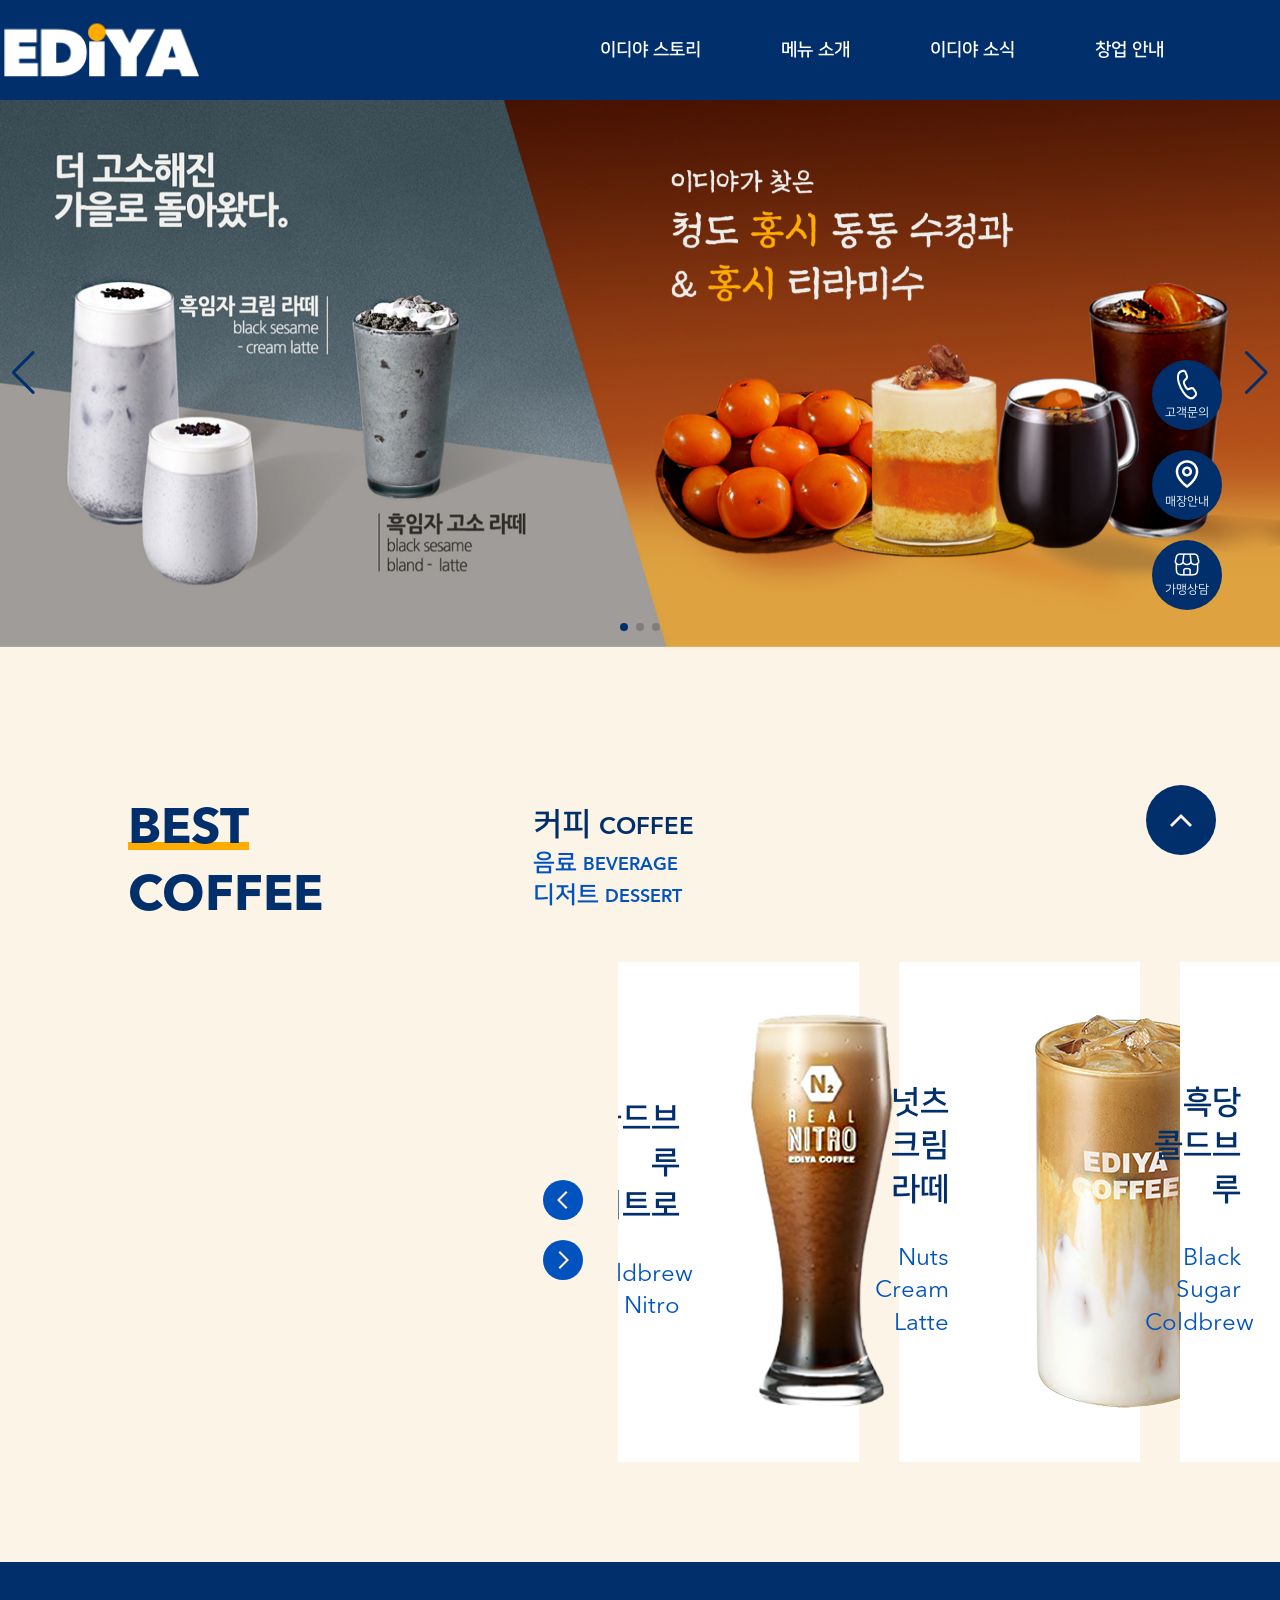
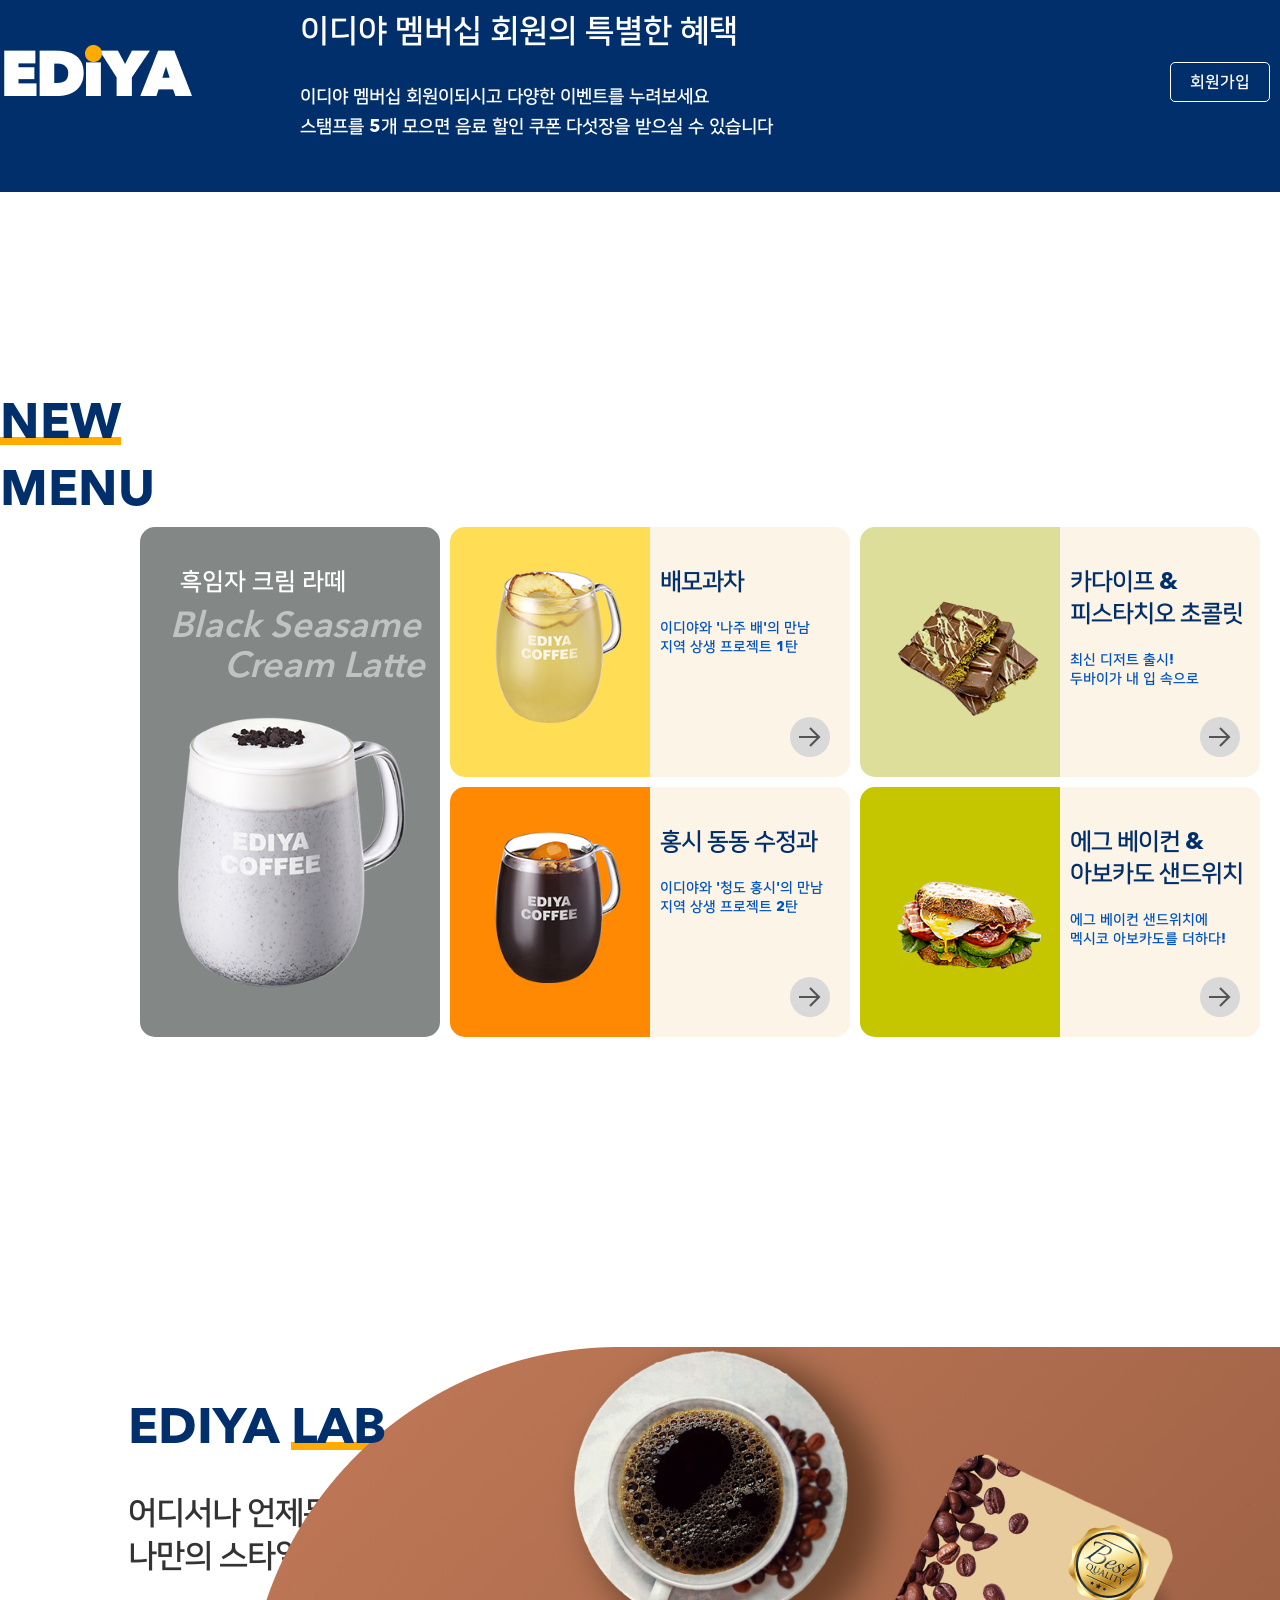
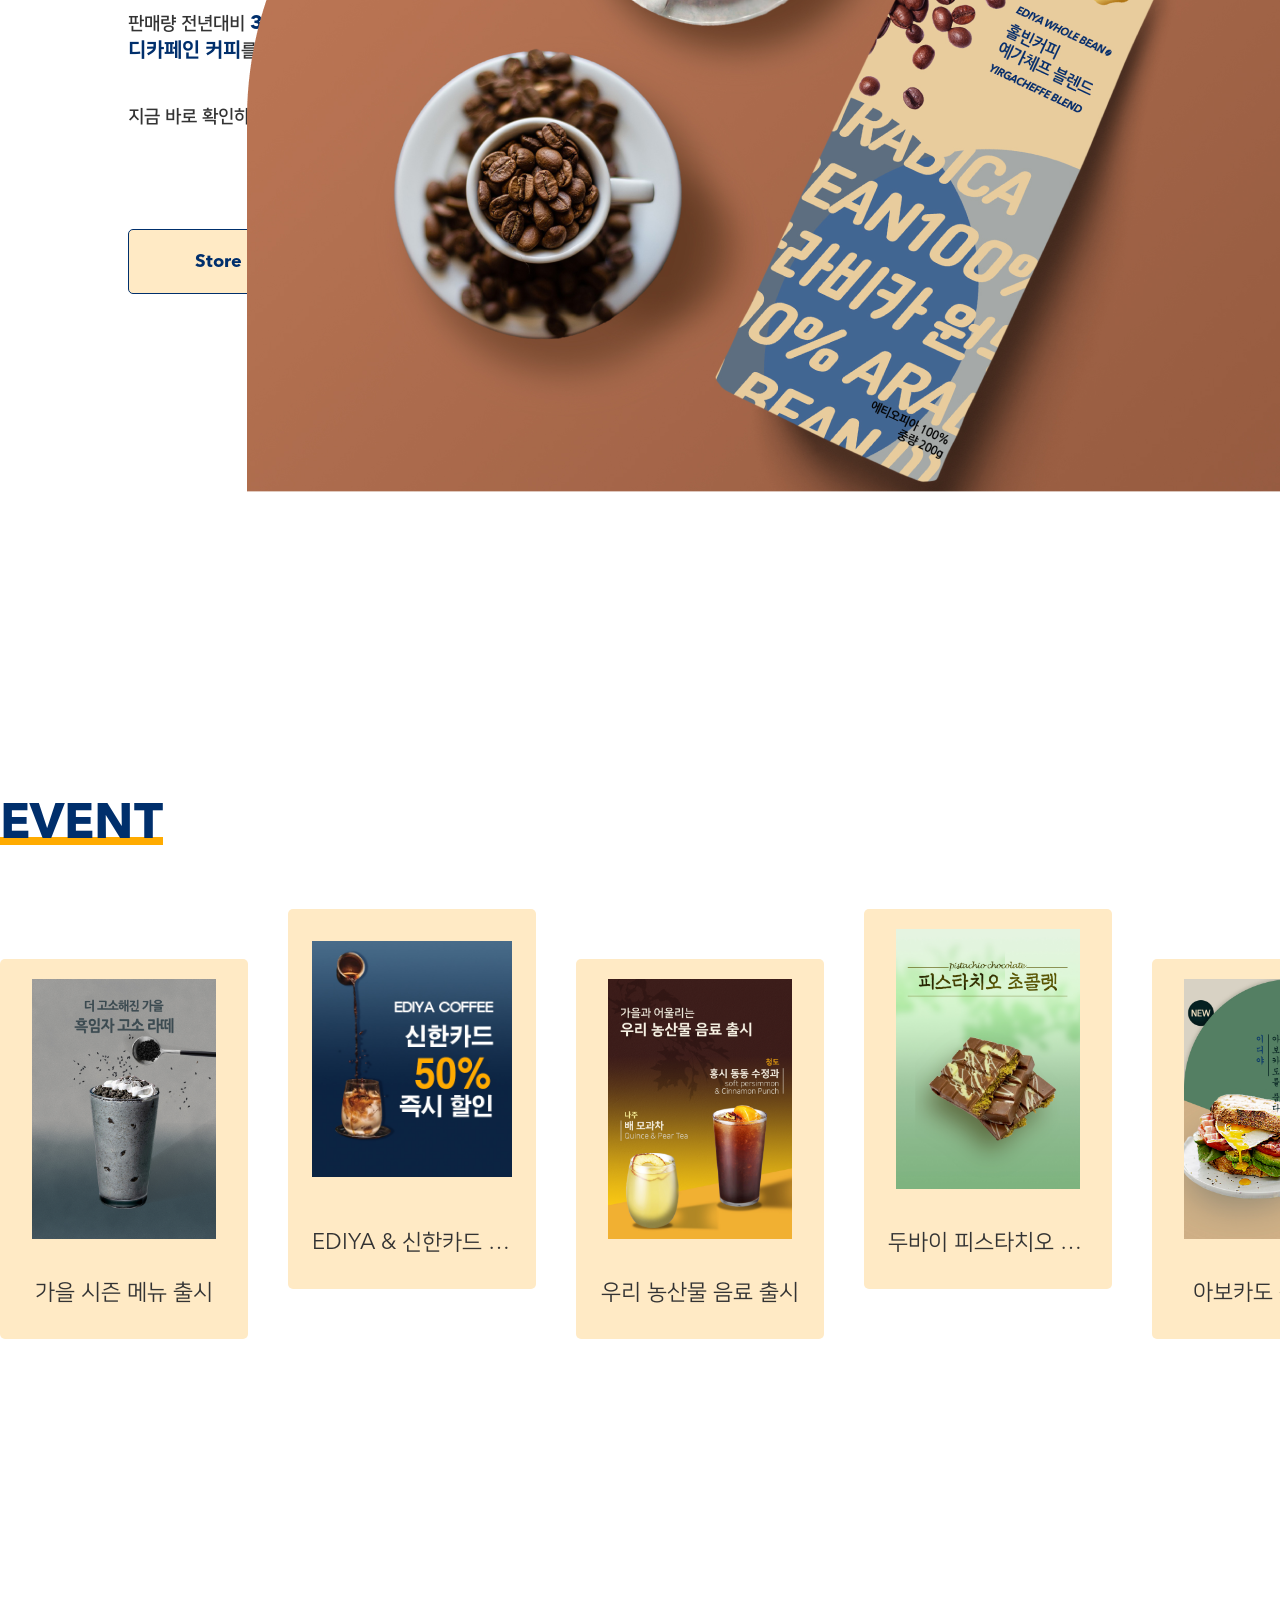
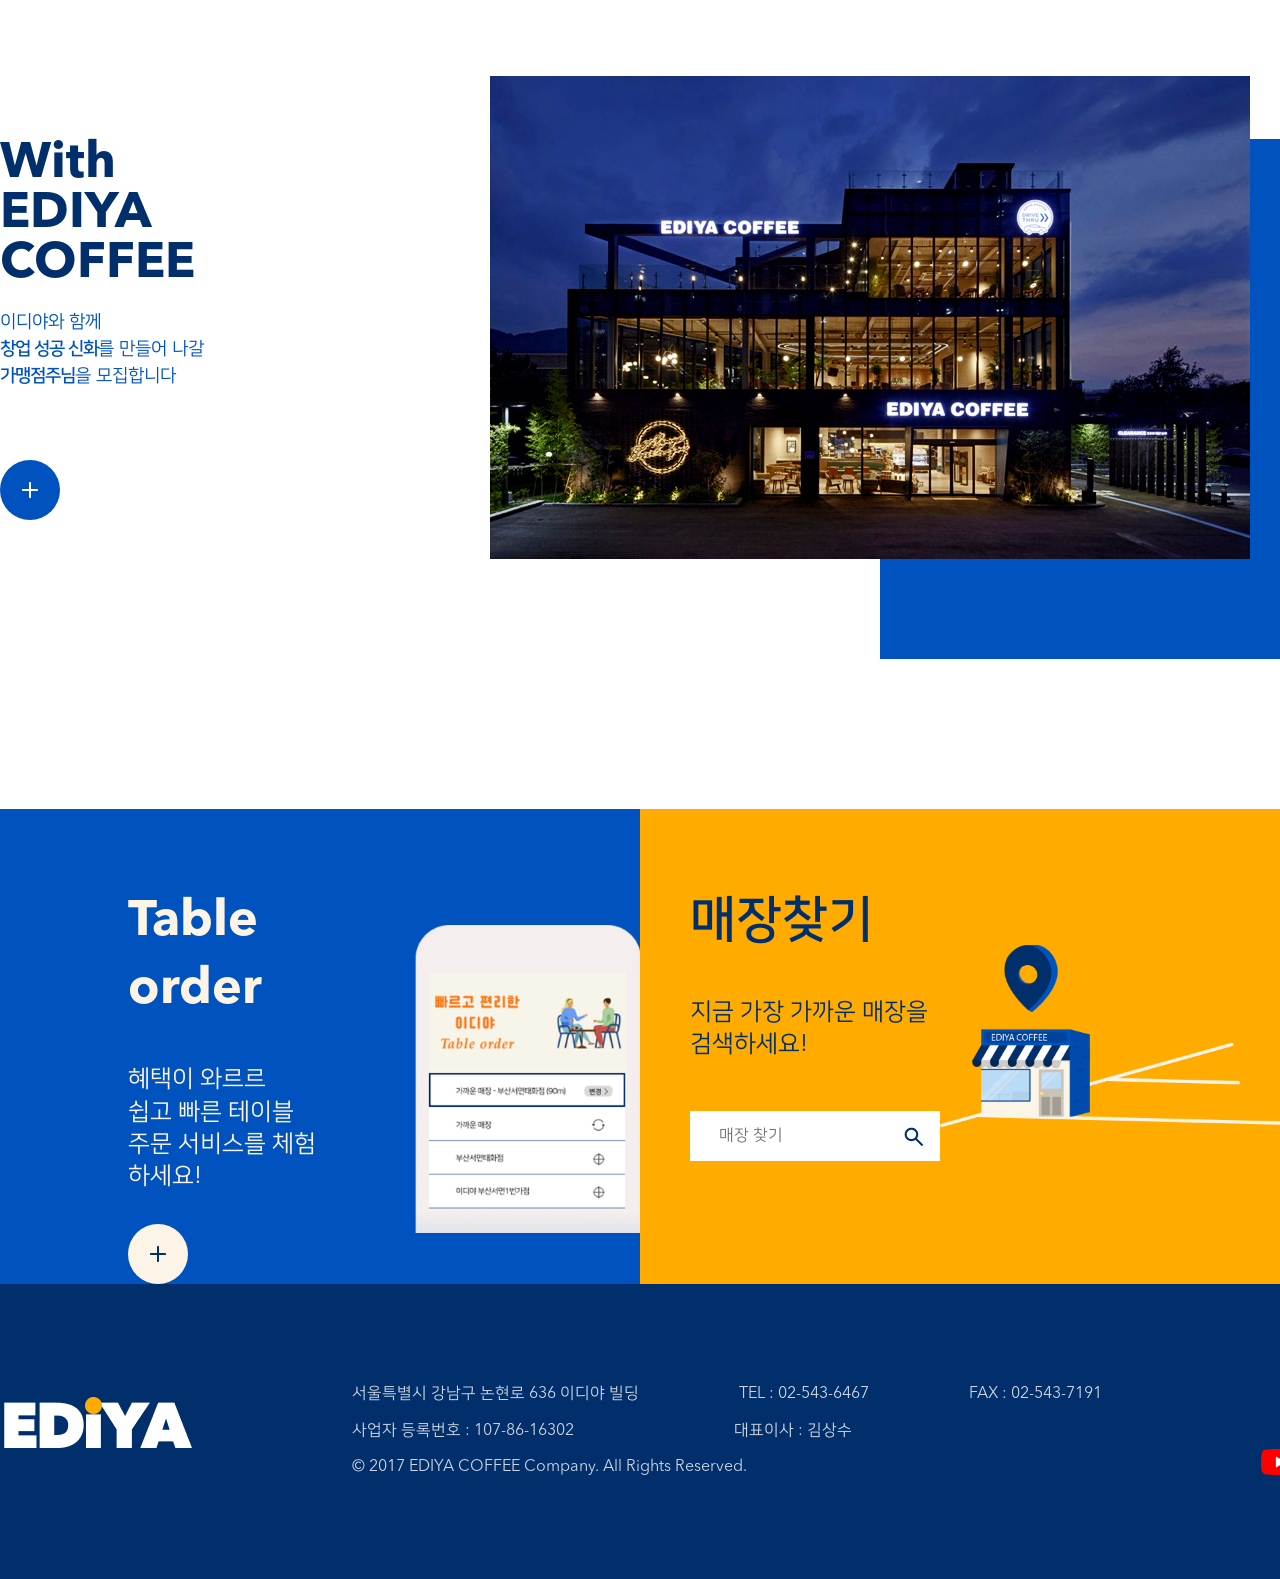
==== commit 57b31afc: "Update index.html" ====
--- a/index.html
+++ b/index.html
@@ -24,9 +24,9 @@
                 <nav>
                     <ul class="gnb">
 
-                        <li><a href="#">이디야 스토리</a>
+                        <li><a href="sub/sub_brandstory.html">이디야 스토리</a>
                             <ul class="depth2">
-                                <li><a href="sub/sub_brandstory.html">이디야 이야기</a></li>
+                                <li><a href="#">이디야 이야기</a></li>
                                 <li><a href="#">이디야 스토어</a></li>
                                 <li><a href="#">이디야 랩</a></li>
                             </ul>
